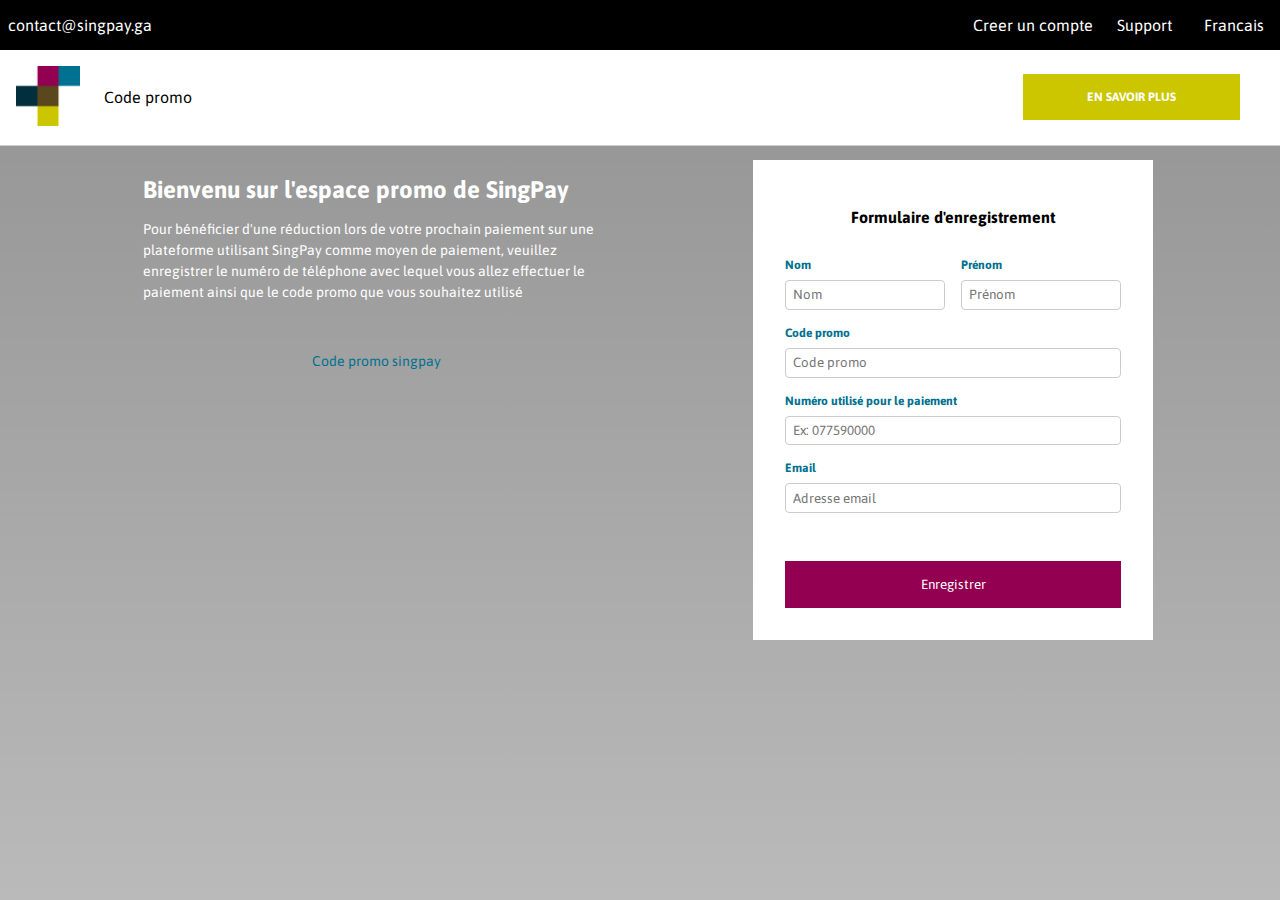
==== code-promo/index.html @ 7ce36835 "feat save" ====
<!DOCTYPE html>
<html lang="fr">
  <head>
    <meta charset="UTF-8">
    <meta http-equiv="X-UA-Compatible" content="IE=edge">
    <meta name="viewport" content="width=device-width, initial-scale=1.0">
    <title>SingPay - Code promo</title>

    <link href="https://unpkg.com/aos@2.3.1/dist/aos.css" rel="stylesheet">
    <script src="https://unpkg.com/aos@2.3.1/dist/aos.js"></script>
    <link rel="stylesheet" href="../lib/icomoon/style.css">

    <link rel="stylesheet" href="style.css">

    <link rel="stylesheet"
      href="https://cdnjs.cloudflare.com/ajax/libs/font-awesome/6.1.1/css/all.min.css"
      integrity="sha512-KfkfwYDsLkIlwQp6LFnl8zNdLGxu9YAA1QvwINks4PhcElQSvqcyVLLD9aMhXd13uQjoXtEKNosOWaZqXgel0g=="crossorigin="anonymous"
      referrerpolicy="no-referrer" />

    <link rel="preconnect" href="https://fonts.gstatic.com">
    <link
      href="https://fonts.googleapis.com/css2?family=Asap&family=Asap+Condensed&family=Roboto&display=swap"
      rel="stylesheet">
    <link
      href="https://fonts.googleapis.com/css2?family=Bebas+Neue&display=swap"
      rel="stylesheet">
    <link rel="stylesheet" href="../style/style.css">
    <link rel="stylesheet" href="../style/header.css">
    <link rel="stylesheet" href="../style/home.css">
    <link rel="stylesheet" href="../style/footer.css">

  </head>
  <body>

    <header>
      <aside class="topbar">
        <a href="mailto:contact@singpay.ga" class="email">contact@singpay.ga</a>
        <div class="support">
          <a href="https://client.singpay.ga/register" class="CreateAccount">Creer
            un compte</a>

          <div class="dropdown">
            <span class="dropdown-title Support">Support</span>
            <div class="dropdown-content">
              <a href="https://client.singpay.ga/doc/reference/index.html"
                target="blank" class="dropdown-item Documentation">Documentation</a>
              <a href="#" class="dropdown-item Tuto">Didactitiel</a>
            </div>
          </div>

          <div class="dropdown">
            <span class="dropdown-title" id="langId">Francais</span>
            <div class="dropdown-content">
              <a href="#" class="dropdown-item French"
                onclick="translateUI('fr')">Français</a>
              <a href="#" class="dropdown-item English"
                onclick="translateUI('en')">English</a>
            </div>
          </div>

        </div>
      </aside>

      <aside class="main-header">
        <nav>
          <a href="/"><img src="../images/icon.png" alt="Logo" class="logo"></a>
          <div class="text-p">Code promo</div>
        </nav>
        <span class="humberger" onclick="toogleMenu('mainNav')">
          <i class="fas fa-bars"></i>
        </span>
        <nav id="mainNav">
          <span class="humberger" onclick="toogleMenu('mainNav')">
            <i class="fas fa-times"></i>
          </span>
          <a href="/" class="yellow-button Connect"
            onclick="hideMenu('mainNav')">En savoir plus</a>
        </nav>
      </aside>
    </header>

    <div class="wrapper home-screen show-content">

      <div class="presentation">
        <h1>
          Bienvenu sur l'espace promo de SingPay
        </h1>

        <p>
          Pour bénéficier d'une réduction lors de votre prochain paiement sur
          une plateforme utilisant SingPay comme moyen de paiement, veuillez
          enregistrer le numéro de téléphone avec lequel vous allez effectuer le
          paiement ainsi que le code promo que vous souhaitez utilisé
        </p>

        <div class="center">
          <span class="big-text">
            <i class="fa-solid fa-clipboard-check"></i>
          </span>
          <p>Code promo singpay</p>
        </div>
      </div>

      <div class="form-container">
        <h2>Formulaire d'enregistrement</h2>

        <div class="form-main">
          <div class="flex-row">
            <div class="form-group">
              <label>Nom</label>
              <input type="text" id="nom" placeholder="Nom">
            </div>

            <div class="form-group">
              <label>Prénom</label>
              <input type="text" id="prenom" placeholder="Prénom">
            </div>
          </div>

          <div class="form-group">
            <label>Code promo</label>
            <input type="text" id="code" placeholder="Code promo">
          </div>

          <div class="form-group">
            <label>Numéro utilisé pour le paiement </label>
            <input type="text" id="telephone" placeholder="Ex: 077590000">
          </div>

          <div class="form-group">
            <label>Email</label>
            <input type="text" id="email" placeholder="Adresse email">
          </div>

          <button id="button" class="pink-button" onclick="createCodePromoUser()">Enregistrer</button>
        </div>
      </div>

    </div>

    <div class="wrapper result-screen">

      <div class="congratulation">
        <div class="center">
          <span class="big-text">
            <i class="fa-solid fa-clipboard-check"></i>
          </span>
          <p id="result-code">LBVLOVEUSE</p>
        </div>

        <div id="result-reduction">-30% de réduction</div>
        
        <p>Bravo <span id="result-nom">Orphée NVE</span></p>
        
        <p id="result-message">Lors de votre prochaine paiement via SingPay sur l’application Ogasso avec le numéro 077598300, vous bénéficierai de -30 % de réduction </p>
        
        <p id="result-detail">Accédez à l'application Ogasso sur Google Play & sur apple store</p>

      </div>

    </div>

    <script src="./script.js"></script>
    <script src="../js/script.js"></script>

  </body>
</html>
---- lib/icomoon/style.css ----
@font-face {
  font-family: 'icomoon';
  src:  url('fonts/icomoon.eot?816x1d');
  src:  url('fonts/icomoon.eot?816x1d#iefix') format('embedded-opentype'),
    url('fonts/icomoon.ttf?816x1d') format('truetype'),
    url('fonts/icomoon.woff?816x1d') format('woff'),
    url('fonts/icomoon.svg?816x1d#icomoon') format('svg');
  font-weight: normal;
  font-style: normal;
  font-display: block;
}

[class^="icon-"], [class*=" icon-"] {
  /* use !important to prevent issues with browser extensions that change fonts */
  font-family: 'icomoon' !important;
  speak: never;
  font-style: normal;
  font-weight: normal;
  font-variant: normal;
  text-transform: none;
  line-height: 1;

  /* Better Font Rendering =========== */
  -webkit-font-smoothing: antialiased;
  -moz-osx-font-smoothing: grayscale;
}

.icon-click:before {
  content: "\e900";
}
.icon-secure:before {
  content: "\e901";
}
.icon-weakness:before {
  content: "\e902";
}
---- code-promo/style.css ----
.wrapper {
  display: none;
  flex-direction: row;
  gap: 1rem;
  flex-wrap: wrap;
  justify-content: space-evenly;
  align-items: flex-start;
  padding: 1rem;
  width: 100vw;
  padding-top: 10rem;
  min-height: 100vh;
  background: linear-gradient(#0000006e, #00000045), url(https://images.unsplash.com/photo-1487700160041-babef9c3cb55?ixlib=rb-1.2.1&ixid=MnwxMjA3fDB8MHxwaG90by1wYWdlfHx8fGVufDB8fHx8&auto=format&fit=crop&w=1152&q=80);
  background-size: cover;
  background-repeat: no-repeat;
}

.show-content {
  display: flex;
}

.presentation {
  width: 500px;
  max-width: 100%;
  padding: 1rem;
}

.form-container {
  width: 400px;
  max-width: 100%;
  padding: 2rem;
  background-color: white;
}

.form-container h2 {
  margin-bottom: 1rem;
  font-size: 16px;
  text-align: center;
  padding: 1rem;
}

.form-main {
  width: 100%;
  display: flex;
  flex-direction: column;
  gap: 1rem;
  margin-top: 1rem;
}

.flex-row {
  display: flex;
  gap: 1rem;
}

.form-group {
  display: flex;
  flex-direction: column;
  justify-content: center;
  align-items: flex-start;
  gap: 0.5rem;
  width: 100%;
  flex: 1;
}

.form-group label {
  color: #007190;
  font-size: 12px;
  font-weight: bold;
}

.form-group input {
  padding: 0.4rem;
  border-radius: 4px;
  border: 1px solid #ccc;
  width: 100%;
}

.form-container button {
  margin-top: 2rem;
}

.form-group input:focus {
  border-color: #007190;
}

.presentation * {
  color: white;
}

.presentation {
  display: flex;
  flex-direction: column;
  gap: 1rem;
}

.presentation h1 {
  font-size: 24px;
}

.presentation p {
  font-size: 14px;
  line-height: 1.5em;
}

.center {
  display: flex;
  justify-content: center;
  align-items: center;
  padding-top: 2rem;
  width: 100%;
  flex-direction: column;
}

.center span {
  color: #007190;
  font-size: 4.0em;
}

.center * {
  color: #007190;
}

.congratulation {
  background: white;
  padding: 2rem;
  display: flex;
  justify-content: center;
  align-items: center;
  gap: 1rem;
  flex-direction: column;
}

#result-reduction {
  padding: 0.5rem 1rem;
  border: 2px solid #1EDF25;
  margin-bottom: 2rem;
  color: #1EDF25;
}

.congratulation .center {
  padding-top: 0%;
}

#result-detail {
  color: #940051;
  font-weight: bold;
}
---- style/style.css ----
* {
  padding: 0;
  margin: 0;
  box-sizing: border-box;
  font-family: 'Asap', sans-serif;
  scroll-behavior: smooth;
}


/*Main*/

p {
  line-height: 1.5em;
}

.home {
  margin-top: 6rem;
}

section {
  display: flex;
  flex-direction: column;
  justify-content: flex-start;
  align-items: center;
}

section .section-wrapper {
  width: 1124px;
  max-width: 95%;
  padding: 1rem;
}

main .main-wrapper section {
  margin-top: 4rem;
}

h3 {
  color: #940051;
  text-transform: uppercase;
  font-size: 14px;
}

/* dropdown*/

.dropdown {
  display: flex;
  flex-direction: column;
}

.dropdown .dropdown-content {
  height: 0;
  width: 0;
  transition: 0.4s;
  position: absolute;
  overflow: hidden;
  transform: translate(-3rem, 1rem);
}

.dropdown:hover .dropdown-content {
  display: flex;
  flex-direction: column;
  background-color: white;
  box-shadow: 1px 0.5px 10px #444;
  border-radius: 4px;
  padding: 0;
  height: 6rem;
  width: fit-content;
  margin-right: 10rem;
}

.dropdown:hover .dropdown-content .dropdown-item {
  padding: 1rem;
  color: black;
  font-size: 0.9em;
}

.dropdown:hover .dropdown-content .dropdown-item:hover {
  padding: 1rem;
  color: black;
  background-color: #ccc;
}


/*Button*/

.yellow-button {
  background-color: #CBC600;
  color: white;
  padding: 1rem 4rem;
  display: inline-block;
  text-align: center;
}

.pink-button {
  background-color: #940051;
  color: white;
  padding: 1rem 4rem;
  display: inline-block;
  text-align: center;
  text-decoration: none;
}

/* Section title */

.section-title {
  display: flex;
  flex-direction: column;
  justify-content: flex-start;
  align-items: flex-start;
  padding: 1rem;
}

.section-title h1 {
  text-transform: uppercase;
  color: #032E3C;
  font-weight: bold;
  margin-top: 6rem;
  margin-bottom: 0.5rem;
  font-size: 1.3em;
}

.section-title .squares {
  display: flex;
}

.section-title .squares > div {
  width: 0.5rem;
  height: 0.5rem;
  background-color: #5B471D;
  margin-right: 0.5rem;
}

/*humberger*/

.humberger {
  width: 40px;
  height: 40px;
  justify-content: center;
  align-items: center;
  display: flex;
  border-radius: 100px;
  border: 2px solid #CBC600;
  color: #CBC600;
  display: none;
}

.humberger i {
  font-size: 24px;
}

/* Button */

button {
  border: none;
}
---- style/header.css ----
header {
  position: fixed;
  z-index: 999;
  top: 0;
  left: 0;
  width: 100%;
}

header .topbar {
  background: black;
  display: flex;
  flex-direction: row;
  justify-content: space-between;
  align-items: center;
  align-content: center;
  color: white;
  padding-left: 0.5rem;
}

header .topbar a {
  text-decoration: none;
  color: white;
}

header .topbar .support {
  display: flex;
  flex-direction: row;
  align-items: center;
}

header .topbar .support * {
  padding: 0.5rem;
}


header .main-header .logo {
  width: 4rem;
}

header .main-header {
  display: flex;
  flex-direction: row;
  justify-content: space-between;
  align-content: center;
  padding: 1rem;
  border-bottom: 1px solid #ccc;
  background: white;
}

header .main-header nav {
  display: flex;
  flex-direction: row;
  align-items: center;
  justify-content: flex-start;
}

header .main-header nav a {
  text-decoration: none;
  margin-right: 1.5rem;
  font-size: 12px;
  font-weight: bold;
  text-transform: uppercase;
  color: black;
  transition: 0.4s;
}

header .main-header nav a:hover {
  color: #CBC600;
  border: 1px solid #CBC600;
  background-color: white;
}

header .main-header nav .yellow-button {
  color: white;
}

@media (max-width: 700px) {
  .humberger {
    display: flex;
  }
  
  header .main-header nav {
    height: 0;
    overflow: hidden;
    position: fixed;
    top: 0;
    left: 0;
    transition: 0.4s;
    background: white;
    display: flex;
    flex-direction: column;
    justify-content: center;
    align-items: center;
    z-index: 99999;
    width: 100vw;
    background: linear-gradient(#ffffff9c, #ffffff9c),
     url(https://images.unsplash.com/photo-1493552152660-f915ab47ae9d?ixid=MnwxMjA3fDB8MHxwaG90by1wYWdlfHx8fGVufDB8fHx8&ixlib=rb-1.2.1&auto=format&fit=crop&w=634&q=80);
  }
  
  header .main-header .show-nav {
    height: 100vh;
  }
  
  header .main-header .show-nav a {
    display: inline-block;
    margin-bottom: 2rem;
    transition: 0.4s;
  }
  
  header .main-header .show-nav .humberger {
    position: absolute;
    top: 2rem;
    right: 2rem;
  }
}

@media (max-width: 500px) {
  
  header .topbar .email {
    display: none;
  }
}
---- style/home.css ----
.home {
  display: flex;
  flex-direction: row;
  justify-content: space-evenly;
  align-items: center;
  padding: 2rem;
  height: 80vh;
  background: linear-gradient(#000000bb, #000000bb), url(../images/background.jpg);
  background-repeat: no-repeat;
  background-size: cover;
  width: 100vw;
  min-width: 100vw;
}

.home .illustration .logo {
  width: 8rem;
  filter: brightness(0.5);
}

.home .content {
  display: flex;
  flex-direction: column;
  justify-content: flex-start;
  align-items: flex-start;
  max-width: 500px;
}

.home .content .text-head {
  text-transform: uppercase;
  padding-bottom: 1rem;
  color: #fff;
}

.home .content .text-title {
  padding-bottom: 2rem;
  font-size: 1.7em;
  text-transform: uppercase;
  font-weight: bold;
  color: white;
}

.home .content p {
  padding-bottom: 2rem;
  font-size: 1.0em;
  color: white;
}

.home .illustration .singpay .blue {
  font-size: 2.0em;
  font-weight: bold;
  color: #032E3C;
}

.home .illustration .singpay .yellow {
  font-size: 2.0em;
  font-weight: bold;
  color: #CBC600;
}

@media (max-width: 700px) {
  .home .illustration {
    display: none;
  }
}
---- style/footer.css ----
footer {
  background: #000;
  color: white;
  padding: 2rem;
  margin-top: 6rem;
}

footer .message {
  display: flex;
  flex-direction: row;
  justify-content: center;
  width: 100%;
  padding: 2rem;
  flex-wrap: wrap;
}

footer .message .gray-logo {
  width: 140px;
  filter: grayscale(0.5);
  margin: 2rem;
}

footer .message p {
  width: 500px;
  max-width: 100%;
  padding: 1rem;
  line-height: 1.5em;
}

footer .link {
  display: flex;
  flex-direction: row;
  justify-content: space-evenly;
  width: 100%;
  flex-wrap: wrap;
}

footer .link a {
  color: white;
}
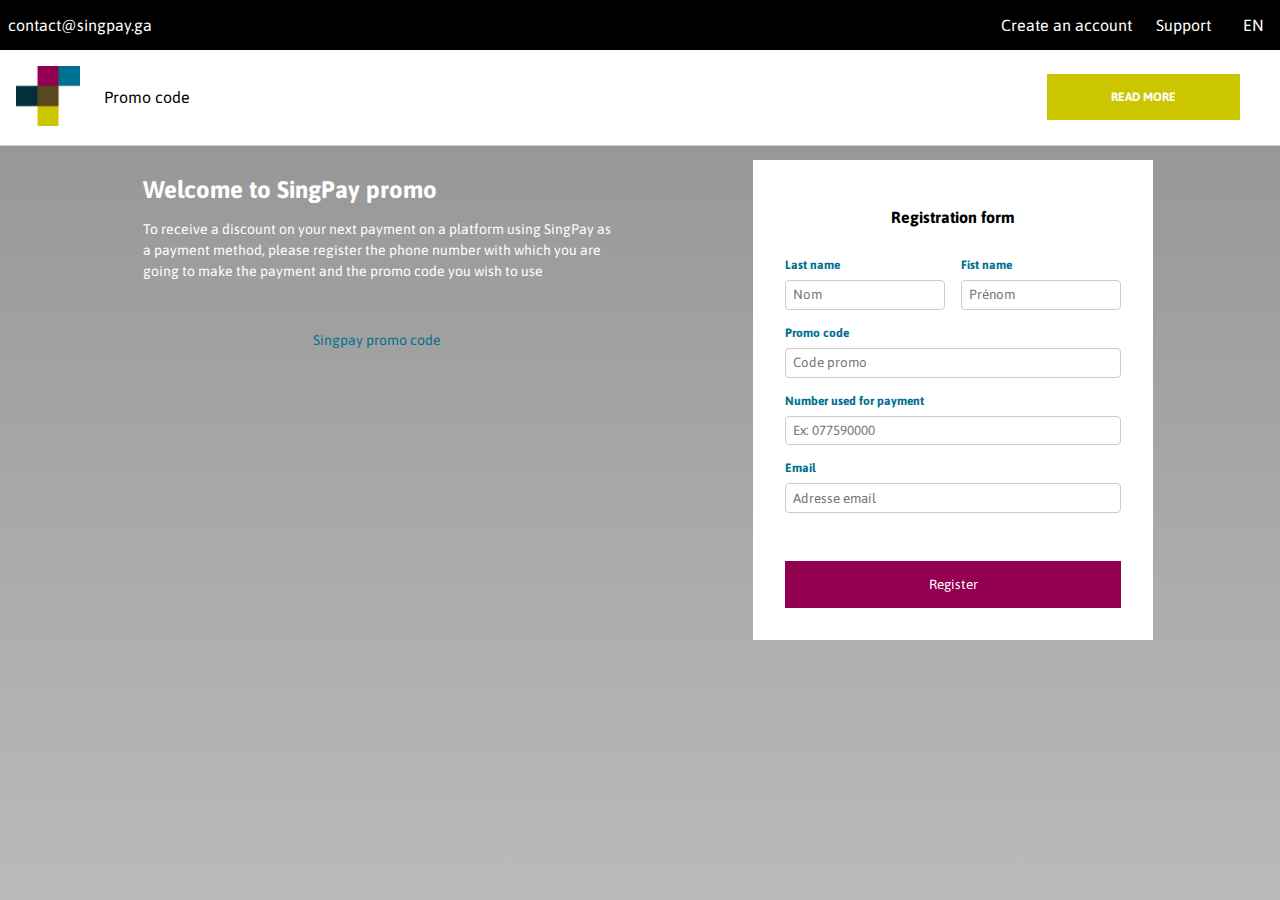
==== commit 2095def1: "Traduction - home page - code promo : *le changement de page ne conserve pas la traduction et les va" ====
--- a/code-promo/index.html
+++ b/code-promo/index.html
@@ -4,7 +4,7 @@
     <meta charset="UTF-8">
     <meta http-equiv="X-UA-Compatible" content="IE=edge">
     <meta name="viewport" content="width=device-width, initial-scale=1.0">
-    <title>SingPay - Code promo</title>
+    <title class="CodePromo">SingPay - Code promo</title>
 
     <link href="https://unpkg.com/aos@2.3.1/dist/aos.css" rel="stylesheet">
     <script src="https://unpkg.com/aos@2.3.1/dist/aos.js"></script>
@@ -44,7 +44,7 @@
             <div class="dropdown-content">
               <a href="https://client.singpay.ga/doc/reference/index.html"
                 target="blank" class="dropdown-item Documentation">Documentation</a>
-              <a href="#" class="dropdown-item Tuto">Didactitiel</a>
+              <a href="#" class="dropdown-item Tutorial">Didactitiel</a>
             </div>
           </div>
 
@@ -64,7 +64,7 @@
       <aside class="main-header">
         <nav>
           <a href="/"><img src="../images/icon.png" alt="Logo" class="logo"></a>
-          <div class="text-p">Code promo</div>
+          <div class="text-p CodePromo">Code promo</div>
         </nav>
         <span class="humberger" onclick="toogleMenu('mainNav')">
           <i class="fas fa-bars"></i>
@@ -73,7 +73,7 @@
           <span class="humberger" onclick="toogleMenu('mainNav')">
             <i class="fas fa-times"></i>
           </span>
-          <a href="/" class="yellow-button Connect"
+          <a href="/" class="yellow-button Connect ReadMore"
             onclick="hideMenu('mainNav')">En savoir plus</a>
         </nav>
       </aside>
@@ -82,11 +82,11 @@
     <div class="wrapper home-screen show-content">
 
       <div class="presentation">
-        <h1>
+        <h1 class="welcomePromo">
           Bienvenu sur l'espace promo de SingPay
         </h1>
 
-        <p>
+        <p class="PromoContent">
           Pour bénéficier d'une réduction lors de votre prochain paiement sur
           une plateforme utilisant SingPay comme moyen de paiement, veuillez
           enregistrer le numéro de téléphone avec lequel vous allez effectuer le
@@ -97,33 +97,33 @@
           <span class="big-text">
             <i class="fa-solid fa-clipboard-check"></i>
           </span>
-          <p>Code promo singpay</p>
+          <p class="PromoCodeSingPay">Code promo singpay</p>
         </div>
       </div>
 
       <div class="form-container">
-        <h2>Formulaire d'enregistrement</h2>
+        <h2 class="RegisterForm">Formulaire d'enregistrement</h2>
 
         <div class="form-main">
           <div class="flex-row">
             <div class="form-group">
-              <label>Nom</label>
+              <label class="LastName">Nom</label>
               <input type="text" id="nom" placeholder="Nom">
             </div>
 
             <div class="form-group">
-              <label>Prénom</label>
+              <label class="FirstName">Prénom</label>
               <input type="text" id="prenom" placeholder="Prénom">
             </div>
           </div>
 
           <div class="form-group">
-            <label>Code promo</label>
+            <label class="CodePromo">Code promo</label>
             <input type="text" id="code" placeholder="Code promo">
           </div>
 
           <div class="form-group">
-            <label>Numéro utilisé pour le paiement </label>
+            <label class="phoneForPayment">Numéro utilisé pour le paiement </label>
             <input type="text" id="telephone" placeholder="Ex: 077590000">
           </div>
 
@@ -132,7 +132,7 @@
             <input type="text" id="email" placeholder="Adresse email">
           </div>
 
-          <button id="button" class="pink-button" onclick="createCodePromoUser()">Enregistrer</button>
+          <button id="button" class="pink-button Register" onclick="createCodePromoUser()">Enregistrer</button>
         </div>
       </div>
 
@@ -145,22 +145,23 @@
           <span class="big-text">
             <i class="fa-solid fa-clipboard-check"></i>
           </span>
-          <p id="result-code">LBVLOVEUSE</p>
+          <p id="result-code ResultCode">LBVLOVEUSE</p>
         </div>
 
-        <div id="result-reduction">-30% de réduction</div>
+        <div id="result-reduction" class="PerReduce">-30% de réduction</div>
         
-        <p>Bravo <span id="result-nom">Orphée NVE</span></p>
+        <p class="Congratulations">Bravo <span id="result-nom">Orphée NVE</span></p>
         
-        <p id="result-message">Lors de votre prochaine paiement via SingPay sur l’application Ogasso avec le numéro 077598300, vous bénéficierai de -30 % de réduction </p>
+        <p id="result-message" class="ResultMess">Lors de votre prochaine paiement via SingPay sur l’application Ogasso avec le numéro 077598300, vous bénéficierai de -30 % de réduction </p>
         
-        <p id="result-detail">Accédez à l'application Ogasso sur Google Play & sur apple store</p>
+        <p id="result-detail" class="ResultDetails">Accédez à l'application Ogasso sur Google Play & sur apple store</p>
 
       </div>
 
     </div>
 
-    <script src="./script.js"></script>
+    <script src="../lib/i18n.min.js"></script>
+    <script src="../js/i18n.js"></script>
     <script src="../js/script.js"></script>
 
   </body>
